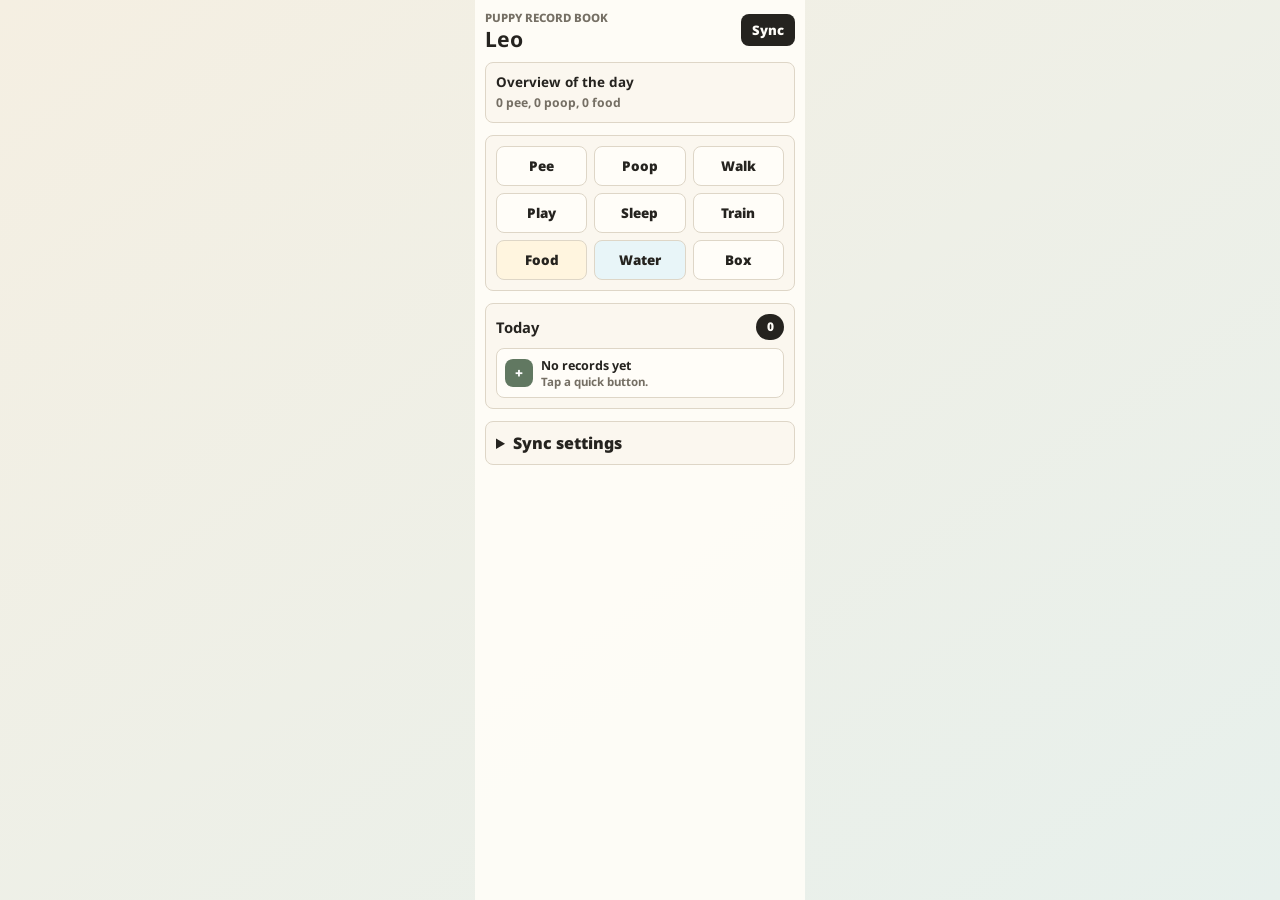
==== quick-widget.html @ 0739e60a "ver 3.7" ====
<!doctype html>
<html lang="en">
  <head>
    <meta charset="UTF-8" />
    <meta name="viewport" content="width=device-width, initial-scale=1.0" />
    <title>Puppy Quick Log</title>
    <link rel="icon" href="./leo-widget.ico" />
    <link rel="apple-touch-icon" href="./apple-touch-icon-v34.png" />
    <link rel="preconnect" href="https://fonts.googleapis.com" />
    <link rel="preconnect" href="https://fonts.gstatic.com" crossorigin />
    <link href="https://fonts.googleapis.com/css2?family=Noto+Sans:wght@400;600;700;800&display=swap" rel="stylesheet" />
    <link rel="stylesheet" href="./quick-widget.css" />
  </head>
  <body>
    <main class="widget-shell">
      <header class="widget-header">
        <div>
          <p>Puppy Record Book</p>
          <h1 id="widgetTitle">Quick Log</h1>
        </div>
        <button id="syncNow" type="button" title="Pull and push Firebase">Sync</button>
      </header>

      <section class="status-card">
        <strong id="statusText">Overview of the day</strong>
        <span id="todaySummary">No records today</span>
      </section>

      <section class="quick-grid" aria-label="Quick log buttons">
        <button type="button" data-action="pee">Pee</button>
        <button type="button" data-action="poop">Poop</button>
        <button type="button" data-action="walk" class="timed">Walk</button>
        <button type="button" data-action="play" class="timed">Play</button>
        <button type="button" data-action="sleep" class="timed">Sleep</button>
        <button type="button" data-action="train" class="timed">Train</button>
        <button type="button" data-action="food" class="food">Food</button>
        <button type="button" data-action="water" class="water">Water</button>
        <button type="button" data-action="box" class="timed">Box</button>
      </section>

      <section>
        <div class="section-title">
          <h2>Today</h2>
          <span id="recordCount">0</span>
        </div>
        <div id="recordList" class="record-list"></div>
      </section>

      <details class="settings-panel">
        <summary>Sync settings</summary>
        <label>
          Sync code
          <input id="syncCode" placeholder="leo-family-2026" />
        </label>
        <label>
          Firebase config JSON
          <textarea id="firebaseConfig" placeholder='{"apiKey":"...","projectId":"...","appId":"..."}'></textarea>
        </label>
        <p>These are shared with the main app on this Windows browser profile.</p>
      </details>
    </main>

    <script src="./quick-widget.js"></script>
  </body>
</html>
---- quick-widget.css ----
:root {
  --paper: #fffdf8;
  --cream: #f7f3ea;
  --ink: #25231f;
  --muted: #756f64;
  --line: #ded6c7;
  --leaf: #617861;
  --coral: #c86f5c;
  --gold: #d69b41;
  --sky: #7fa6b8;
}

* {
  box-sizing: border-box;
}

body {
  margin: 0;
  min-height: 100vh;
  font-family: "Noto Sans", system-ui, sans-serif;
  background: linear-gradient(145deg, #f5efe2, #e7f0ec);
  color: var(--ink);
}

button,
input,
textarea {
  font: inherit;
}

button {
  border: 0;
  cursor: pointer;
}

.widget-shell {
  width: min(100%, 330px);
  min-height: 100vh;
  margin: 0 auto;
  padding: 10px;
  background: rgba(255, 253, 248, 0.92);
}

.widget-header,
.section-title {
  display: flex;
  align-items: center;
  justify-content: space-between;
  gap: 10px;
}

.widget-header p {
  margin: 0 0 2px;
  color: var(--muted);
  font-size: 0.72rem;
  font-weight: 800;
  text-transform: uppercase;
}

h1,
h2 {
  margin: 0;
}

h1 {
  font-size: 1.32rem;
  line-height: 1.1;
}

h2 {
  font-size: 0.92rem;
}

#syncNow,
.quick-grid button {
  border-radius: 8px;
  font-weight: 900;
}

#syncNow {
  min-width: 54px;
  height: 32px;
  background: var(--ink);
  color: var(--paper);
  font-size: 0.82rem;
}

.status-card,
.settings-panel,
section {
  margin-top: 12px;
  padding: 10px;
  border: 1px solid var(--line);
  border-radius: 8px;
  background: #fbf7ef;
}

.status-card {
  display: grid;
  gap: 4px;
}

.status-card strong {
  font-size: 0.84rem;
}

.status-card span,
.settings-panel p {
  color: var(--muted);
  font-size: 0.76rem;
  font-weight: 700;
  line-height: 1.35;
}

.quick-grid {
  display: grid;
  grid-template-columns: repeat(3, minmax(0, 1fr));
  gap: 7px;
}

.quick-grid button {
  min-height: 40px;
  padding: 6px;
  background: var(--paper);
  border: 1px solid var(--line);
  color: var(--ink);
  font-size: 0.84rem;
}

.quick-grid button.active {
  background: var(--leaf);
  border-color: var(--leaf);
  color: var(--paper);
}

.quick-grid button.food {
  background: #fff5df;
}

.quick-grid button.water {
  background: #e8f5f8;
}

.section-title span {
  display: grid;
  place-items: center;
  min-width: 28px;
  height: 26px;
  border-radius: 999px;
  background: var(--ink);
  color: var(--paper);
  font-size: 0.75rem;
  font-weight: 900;
}

.record-list {
  display: grid;
  gap: 8px;
  margin-top: 8px;
}

.record-item {
  display: grid;
  grid-template-columns: 28px minmax(0, 1fr);
  gap: 8px;
  align-items: center;
  padding: 8px;
  border: 1px solid var(--line);
  border-radius: 8px;
  background: var(--paper);
}

.record-icon {
  display: grid;
  place-items: center;
  width: 32px;
  height: 28px;
  width: 28px;
  border-radius: 8px;
  background: var(--leaf);
  color: #fff;
  font-size: 0.85rem;
  font-weight: 900;
}

.record-item strong,
.record-item small {
  display: block;
  overflow-wrap: anywhere;
}

.record-item strong {
  font-size: 0.78rem;
}

.record-item small {
  color: var(--muted);
  font-size: 0.72rem;
  font-weight: 700;
}

.settings-panel summary {
  font-weight: 900;
  cursor: pointer;
}

label {
  display: grid;
  gap: 5px;
  margin-top: 10px;
  color: var(--muted);
  font-size: 0.72rem;
  font-weight: 800;
}

input,
textarea {
  width: 100%;
  min-width: 0;
  border: 1px solid var(--line);
  border-radius: 8px;
  background: var(--paper);
  color: var(--ink);
  font-size: 0.88rem;
  outline: none;
}

input {
  height: 36px;
  padding: 0 9px;
}

textarea {
  min-height: 82px;
  padding: 9px;
  resize: vertical;
}
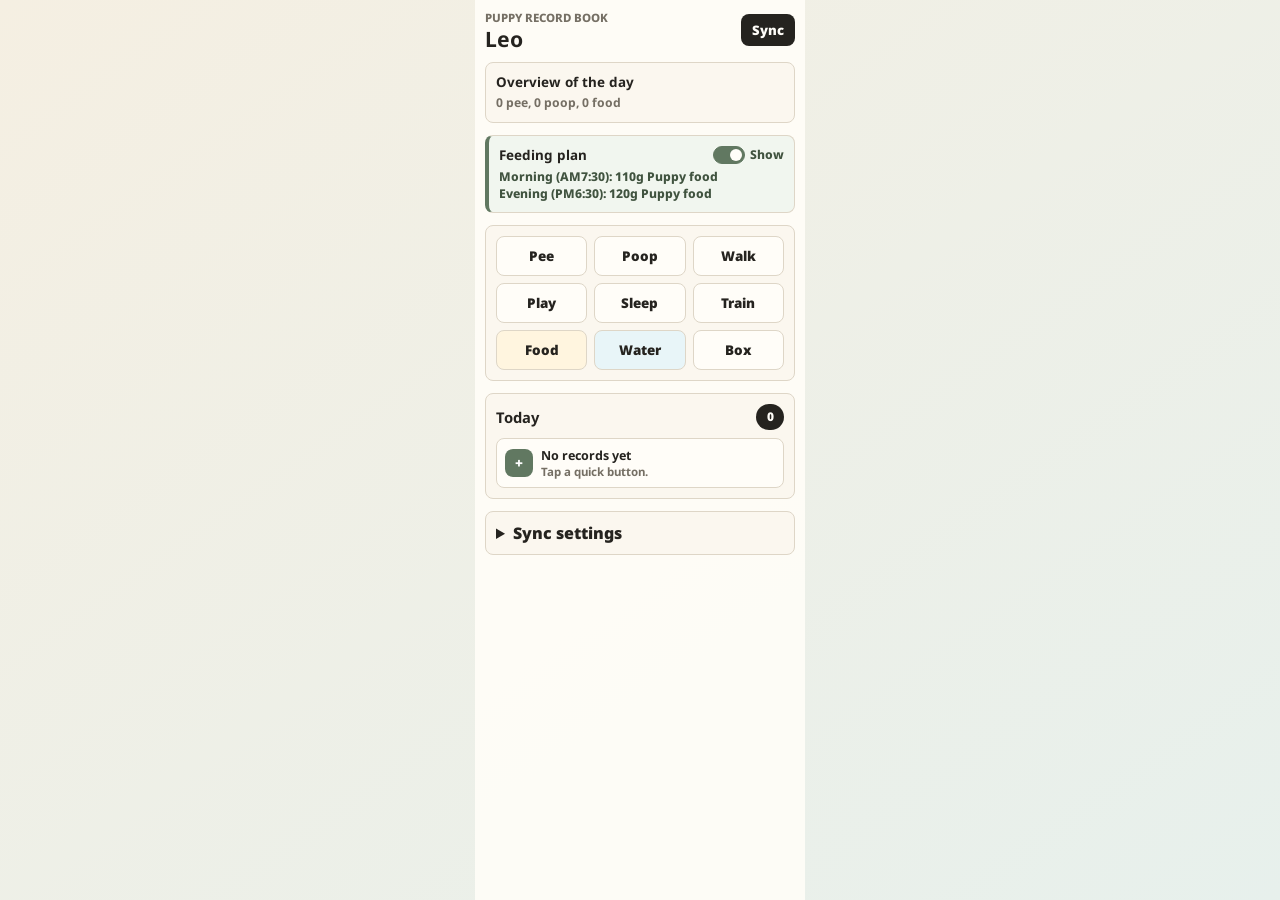
==== commit 5c96888a: "Add files via upload" ====
--- a/quick-widget.html
+++ b/quick-widget.html
@@ -24,6 +24,17 @@
       <section class="status-card">
         <strong id="statusText">Overview of the day</strong>
         <span id="todaySummary">No records today</span>
+      </section>
+
+      <section id="feedingPlanCard" class="feeding-plan-card" hidden>
+        <div class="feeding-plan-heading">
+          <strong>Feeding plan</strong>
+          <label class="compact-toggle">
+            <input id="feedingPlanToggle" type="checkbox" role="switch" checked />
+            <span>Show</span>
+          </label>
+        </div>
+        <span id="feedingPlanText"></span>
       </section>
 
       <section class="quick-grid" aria-label="Quick log buttons">
--- a/quick-widget.css
+++ b/quick-widget.css
@@ -100,6 +100,84 @@
   gap: 4px;
 }
 
+.feeding-plan-card {
+  display: grid;
+  gap: 4px;
+  border-left: 4px solid var(--leaf);
+  background: #f1f6ef;
+}
+
+.feeding-plan-heading {
+  display: flex;
+  align-items: center;
+  justify-content: space-between;
+  gap: 10px;
+}
+
+.compact-toggle {
+  display: inline-flex !important;
+  align-items: center;
+  gap: 5px;
+  width: auto;
+  margin: 0;
+  color: #40533f;
+  font-size: 0.7rem;
+  font-weight: 900;
+  cursor: pointer;
+}
+
+.compact-toggle input {
+  position: relative;
+  display: inline-block;
+  flex: 0 0 auto;
+  width: 32px;
+  height: 18px;
+  min-height: 0;
+  margin: 0;
+  padding: 0;
+  border: 1px solid #b8b2a7;
+  border-radius: 9px;
+  background: #d7d2c8;
+  box-shadow: none;
+  appearance: none;
+  -webkit-appearance: none;
+  cursor: pointer;
+}
+
+.compact-toggle input::before {
+  content: "";
+  position: absolute;
+  top: 2px;
+  left: 2px;
+  width: 12px;
+  height: 12px;
+  border-radius: 50%;
+  background: #fffdf8;
+  transition: transform 140ms ease;
+}
+
+.compact-toggle input:checked {
+  border-color: var(--leaf);
+  background: var(--leaf);
+}
+
+.compact-toggle input:checked::before {
+  transform: translateX(14px);
+}
+
+.feeding-plan-card strong {
+  font-size: 0.84rem;
+}
+
+.feeding-plan-card span {
+  color: #40533f;
+  font-size: 0.76rem;
+  font-weight: 800;
+  line-height: 1.4;
+  overflow-wrap: anywhere;
+  white-space: pre-wrap;
+}
+
 .status-card strong {
   font-size: 0.84rem;
 }
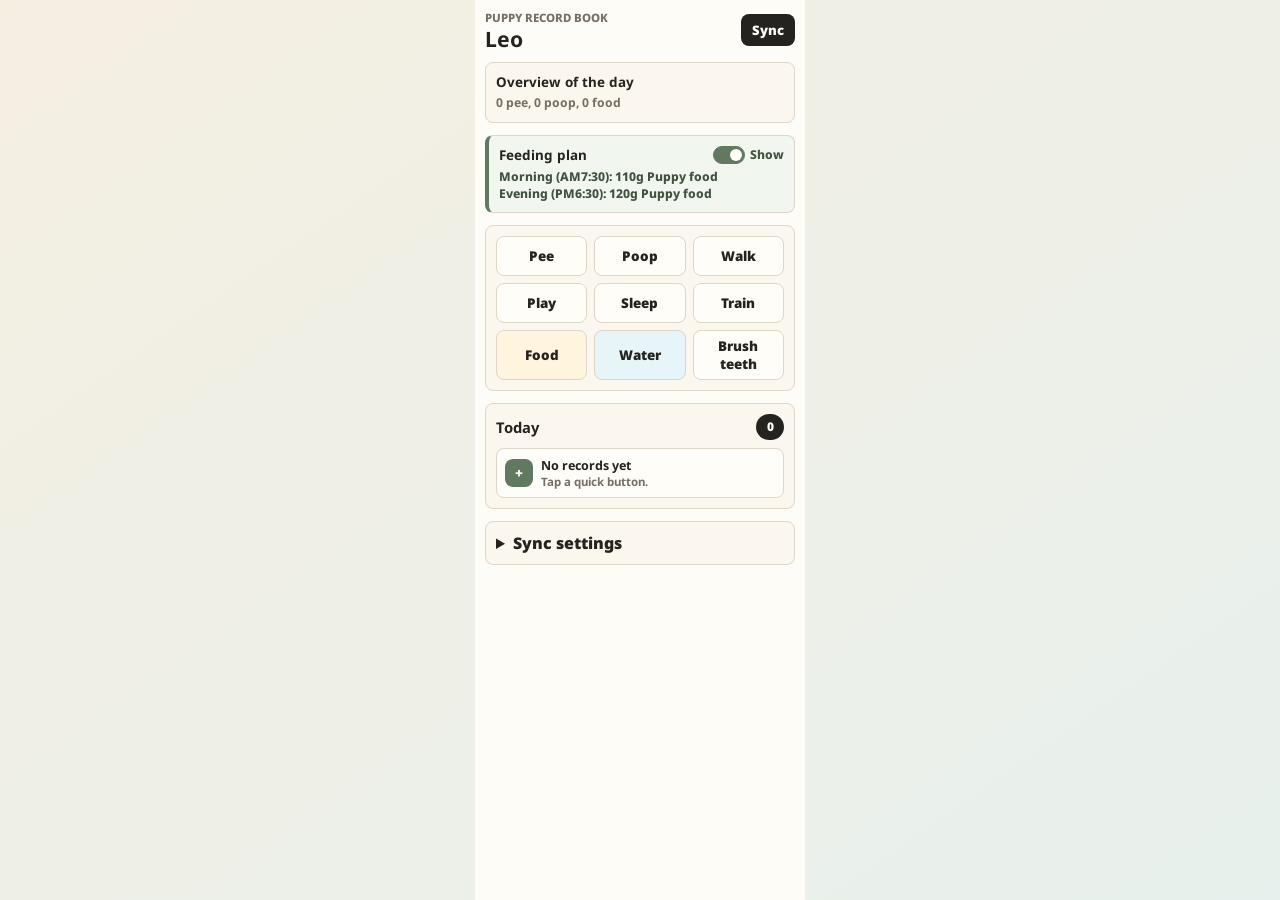
==== commit 28e3bef1: "Add files via upload" ====
--- a/quick-widget.html
+++ b/quick-widget.html
@@ -46,7 +46,7 @@
         <button type="button" data-action="train" class="timed">Train</button>
         <button type="button" data-action="food" class="food">Food</button>
         <button type="button" data-action="water" class="water">Water</button>
-        <button type="button" data-action="box" class="timed">Box</button>
+        <button type="button" data-action="tooth">Brush teeth</button>
       </section>
 
       <section>
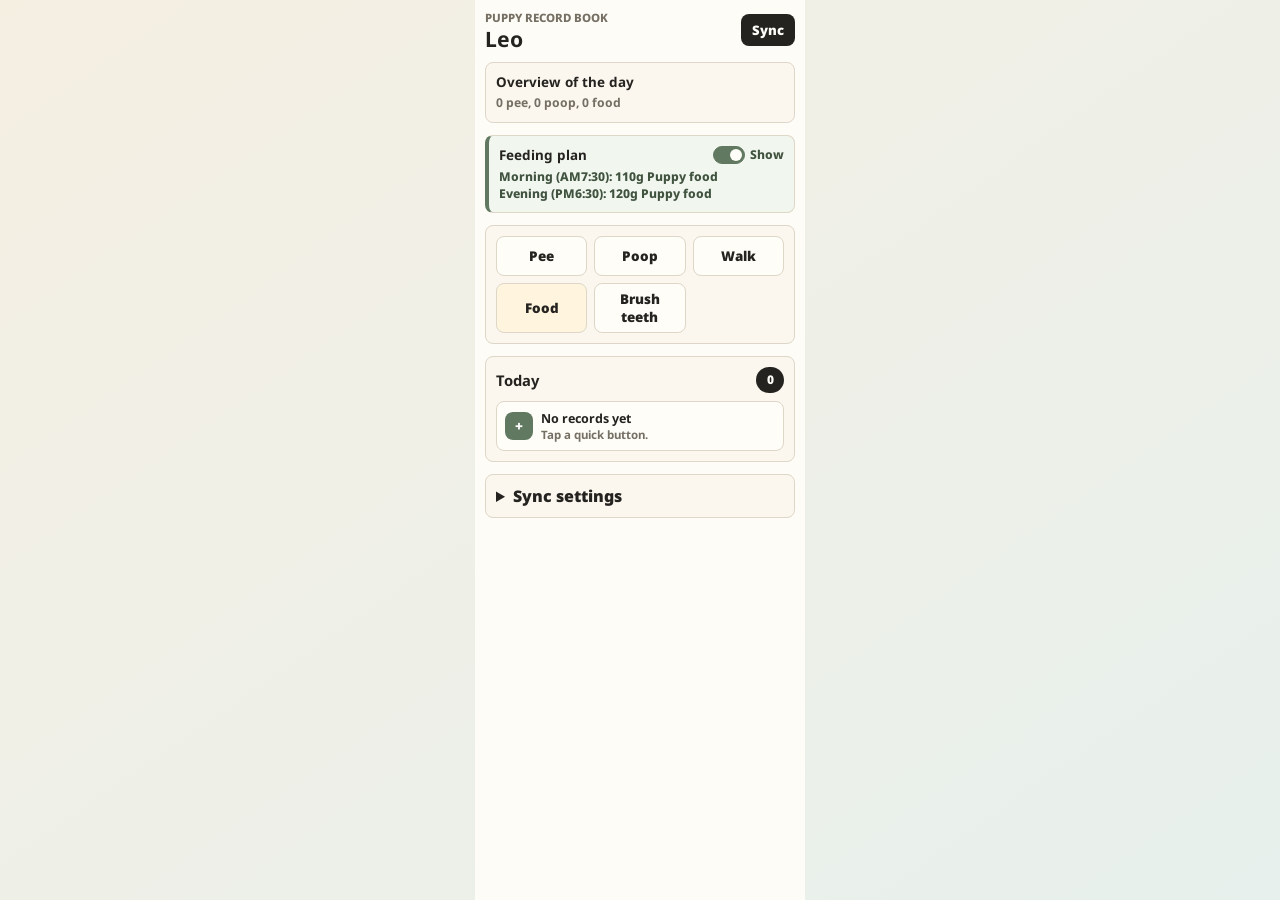
==== commit 6d700803: "ver3" ====
--- a/quick-widget.html
+++ b/quick-widget.html
@@ -41,11 +41,7 @@
         <button type="button" data-action="pee">Pee</button>
         <button type="button" data-action="poop">Poop</button>
         <button type="button" data-action="walk" class="timed">Walk</button>
-        <button type="button" data-action="play" class="timed">Play</button>
-        <button type="button" data-action="sleep" class="timed">Sleep</button>
-        <button type="button" data-action="train" class="timed">Train</button>
         <button type="button" data-action="food" class="food">Food</button>
-        <button type="button" data-action="water" class="water">Water</button>
         <button type="button" data-action="tooth">Brush teeth</button>
       </section>
 
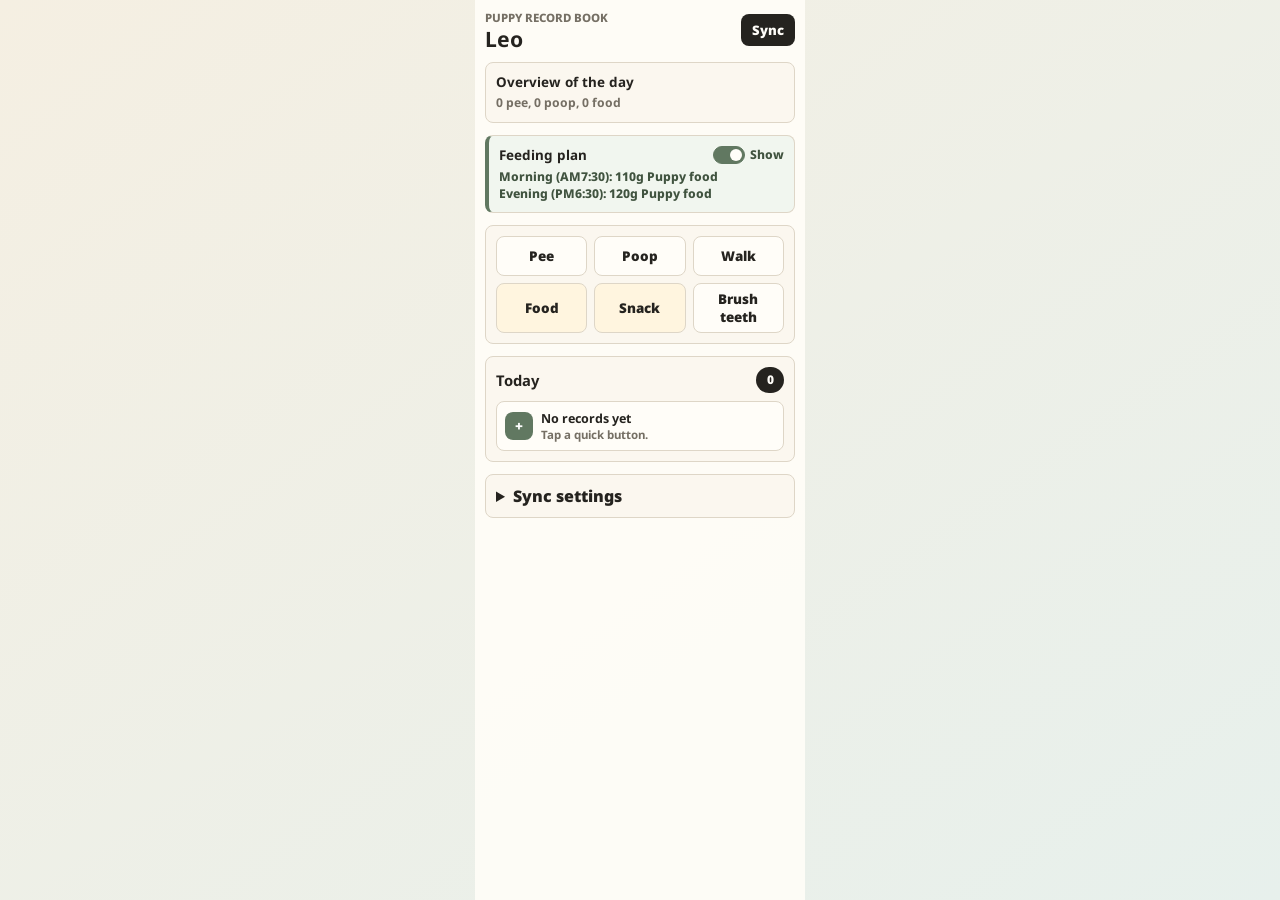
==== commit 3ae787ff: "ver4" ====
--- a/quick-widget.html
+++ b/quick-widget.html
@@ -42,7 +42,23 @@
         <button type="button" data-action="poop">Poop</button>
         <button type="button" data-action="walk" class="timed">Walk</button>
         <button type="button" data-action="food" class="food">Food</button>
+        <button type="button" data-action="snack" class="food">Snack</button>
         <button type="button" data-action="tooth">Brush teeth</button>
+      </section>
+
+      <section id="snackChooser" class="snack-chooser" hidden>
+        <label>
+          Snack
+          <select id="snackName"></select>
+        </label>
+        <label>
+          Amount
+          <input id="snackAmount" maxlength="40" placeholder="e.g. 10g or 1 stick" />
+        </label>
+        <div class="chooser-actions">
+          <button id="cancelSnack" type="button">Cancel</button>
+          <button id="saveSnack" type="button">Save snack</button>
+        </div>
       </section>
 
       <section>
--- a/quick-widget.css
+++ b/quick-widget.css
@@ -24,6 +24,7 @@
 
 button,
 input,
+select,
 textarea {
   font: inherit;
 }
@@ -215,6 +216,41 @@
   background: #fff5df;
 }
 
+.snack-chooser {
+  display: grid;
+  gap: 8px;
+}
+
+.snack-chooser[hidden] {
+  display: none;
+}
+
+.snack-chooser label {
+  margin-top: 0;
+}
+
+.chooser-actions {
+  display: flex;
+  justify-content: flex-end;
+  gap: 7px;
+}
+
+.chooser-actions button {
+  min-height: 34px;
+  padding: 0 12px;
+  border: 1px solid var(--line);
+  border-radius: 8px;
+  background: var(--paper);
+  color: var(--ink);
+  font-weight: 900;
+}
+
+#saveSnack {
+  border-color: var(--leaf);
+  background: var(--leaf);
+  color: var(--paper);
+}
+
 .quick-grid button.water {
   background: #e8f5f8;
 }
@@ -292,6 +328,7 @@
 }
 
 input,
+select,
 textarea {
   width: 100%;
   min-width: 0;
@@ -303,7 +340,8 @@
   outline: none;
 }
 
-input {
+input,
+select {
   height: 36px;
   padding: 0 9px;
 }
